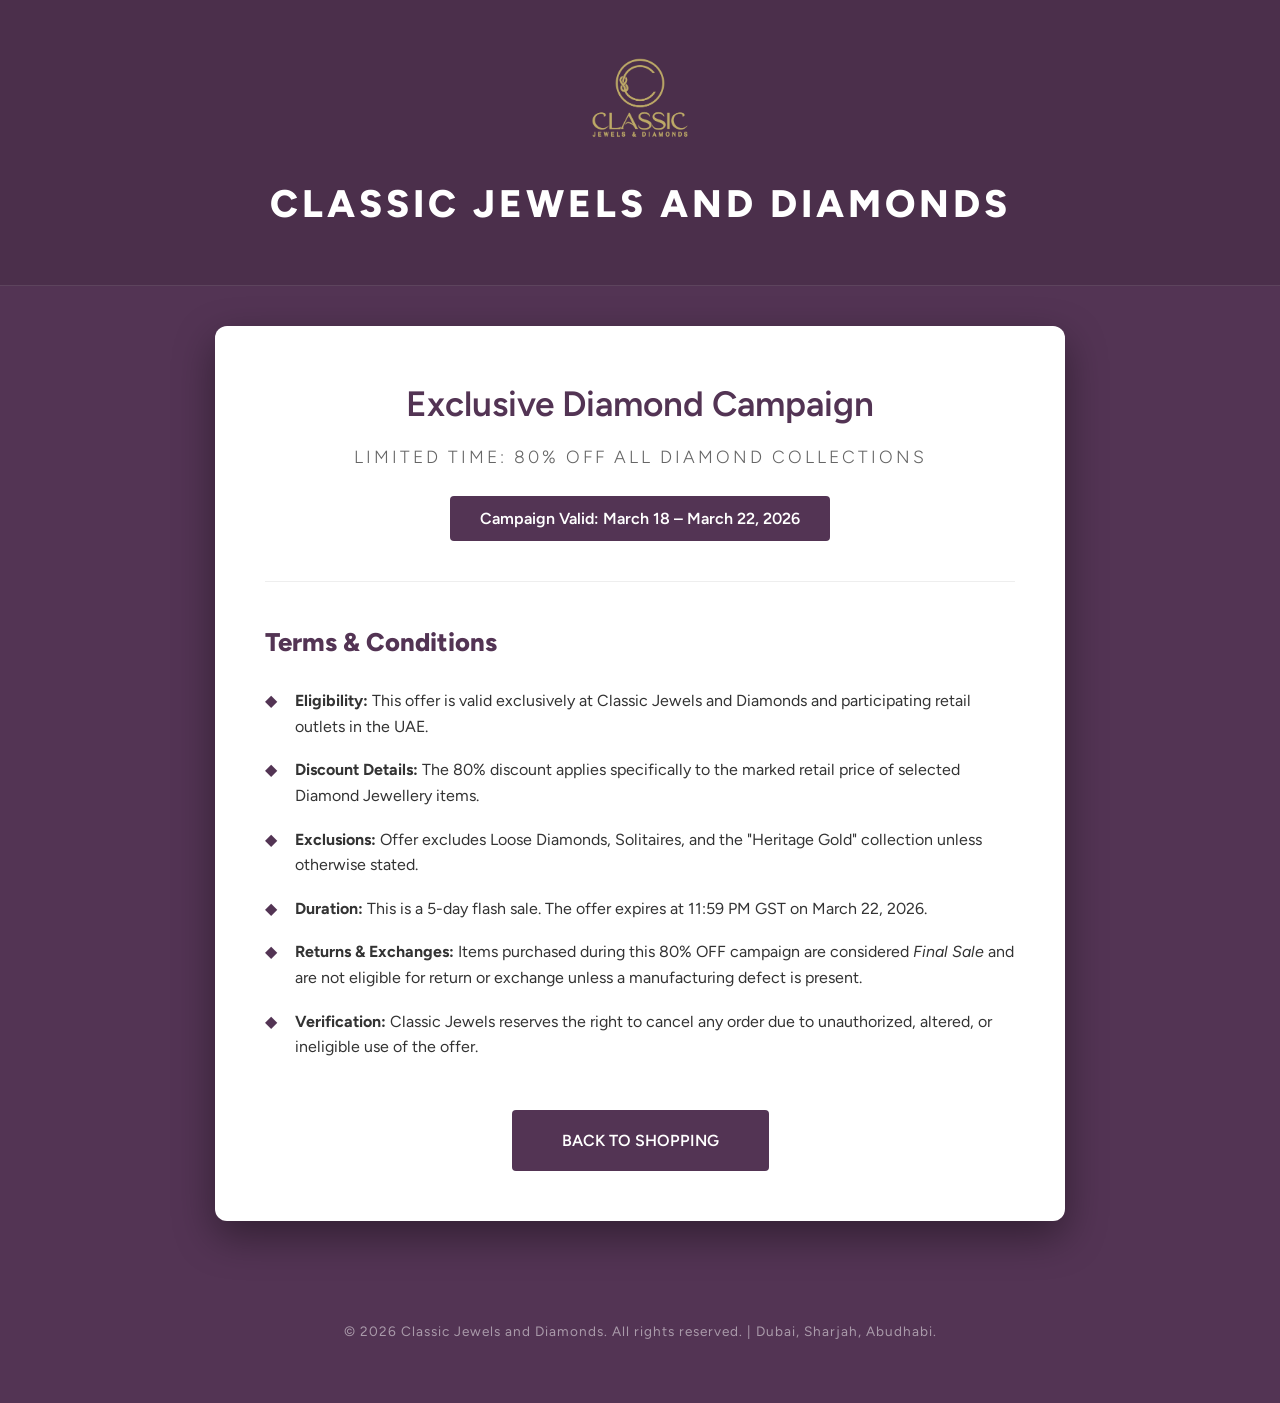
==== index.html @ 8e4a4db9 "fix: some name conflicts" ====
<!DOCTYPE html>
<html lang="en">
<head>
    <meta charset="UTF-8">
    <meta name="viewport" content="width=device-width, initial-scale=1.0">
    <title>Classic Jewels | 80% OFF Campaign Terms</title>
    <link rel="stylesheet" href="style.css">
    <link href="https://fonts.googleapis.com/css2?family=Figtree:wght@300;600;800&family=Playfair+Display:wght@700&display=swap" rel="stylesheet">
</head>
<body>

    <header>
        <img src="campaign-logo.png" alt="Classic Jewels Logo" class="brand-logo">
        <div class="logo">CLASSIC JEWELS AND DIAMONDS</div>
    </header>

    <main class="container">
        <section class="hero-text">
            <h1>Exclusive Diamond Campaign</h1>
            <p class="subtitle">Limited Time: 80% OFF All Diamond Collections</p>
            <div class="date-badge">Campaign Valid: March 18 – March 22, 2026</div>
        </section>

        <hr>

        <section class="terms-content">
            <h2>Terms & Conditions</h2>
            <ul>
                <li><strong>Eligibility:</strong> This offer is valid exclusively at Classic Jewels and Diamonds and participating retail outlets in the UAE.</li>
                <li><strong>Discount Details:</strong> The 80% discount applies specifically to the marked retail price of selected Diamond Jewellery items.</li>
                <li><strong>Exclusions:</strong> Offer excludes Loose Diamonds, Solitaires, and the "Heritage Gold" collection unless otherwise stated.</li>
                <li><strong>Duration:</strong> This is a 5-day flash sale. The offer expires at 11:59 PM GST on March 22, 2026.</li>
                <li><strong>Returns & Exchanges:</strong> Items purchased during this 80% OFF campaign are considered <em>Final Sale</em> and are not eligible for return or exchange unless a manufacturing defect is present.</li>
                <li><strong>Verification:</strong> Classic Jewels reserves the right to cancel any order due to unauthorized, altered, or ineligible use of the offer.</li>
            </ul>
        </section>

        <div class="action-bar">
            <a href="https://classicjewels.ae" class="btn">Back to Shopping</a>
        </div>
    </main>

    <footer>
        &copy; 2026 Classic Jewels and Diamonds. All rights reserved. | Dubai, Sharjah, Abudhabi.
    </footer>

</body>
</html>
---- style.css ----
* {
    margin: 0;
    padding: 0;
    box-sizing: border-box;
}

body {
    font-family: 'Figtree', sans-serif; 
    background-color: #533454;
    color: #ffffff;
    line-height: 1.6;
}


header {
    padding: 50px 0;
    text-align: center;
    background: rgba(0, 0, 0, 0.1);
    border-bottom: 1px solid rgba(255, 255, 255, 0.1);
}

.brand-logo {
    max-width: 180px; 
    height: auto;
    margin-bottom: 15px;
}

.logo {
    font-family: 'Figtree', sans-serif;
    font-weight: 800; 
    font-size: 2.4rem;
    letter-spacing: 4px;
    color: #ffffff;
    text-transform: uppercase;
}


.container {
    max-width: 850px;
    margin: 40px auto;
    padding: 50px;
    background: #ffffff;
    color: #333333;
    border-radius: 12px;
    box-shadow: 0 15px 40px rgba(0,0,0,0.4);
}

.hero-text {
    text-align: center;
    margin-bottom: 40px;
}

h1 {
    font-family: 'Figtree', sans-serif;
    font-weight: 600;
    font-size: 2.2rem;
    margin-bottom: 10px;
    color: #533454; 
}

.subtitle {
    font-family: 'Figtree', sans-serif;
    font-weight: 300;
    font-size: 1.1rem;
    text-transform: uppercase;
    letter-spacing: 3px;
    color: #666;
}

.date-badge {
    display: inline-block;
    margin-top: 25px;
    padding: 10px 30px;
    background: #533454;
    color: #ffffff;
    font-weight: 600;
    border-radius: 4px;
}

hr {
    border: 0;
    height: 1px;
    background: #eee;
    margin: 40px 0;
}


h2 {
    font-family: 'Figtree', sans-serif;
    font-weight: 800;
    margin-bottom: 25px;
    font-size: 1.6rem;
    color: #533454;
}

ul {
    list-style: none;
}

ul li {
    margin-bottom: 18px;
    padding-left: 30px;
    position: relative;
    font-size: 1rem;
}

ul li::before {
    content: "◆"; 
    color: #533454;
    position: absolute;
    left: 0;
}


.action-bar {
    text-align: center;
    margin-top: 50px;
}

.btn {
    text-decoration: none;
    background: #533454;
    color: #ffffff;
    padding: 18px 50px;
    border-radius: 4px;
    transition: 0.3s ease;
    font-weight: 600;
    text-transform: uppercase;
    display: inline-block;
}

.btn:hover {
    background: #3e273e;
    transform: translateY(-2px);
}

footer {
    text-align: center;
    padding: 60px;
    font-size: 0.85rem;
    color: rgba(255, 255, 255, 0.5);
    letter-spacing: 1px;
}
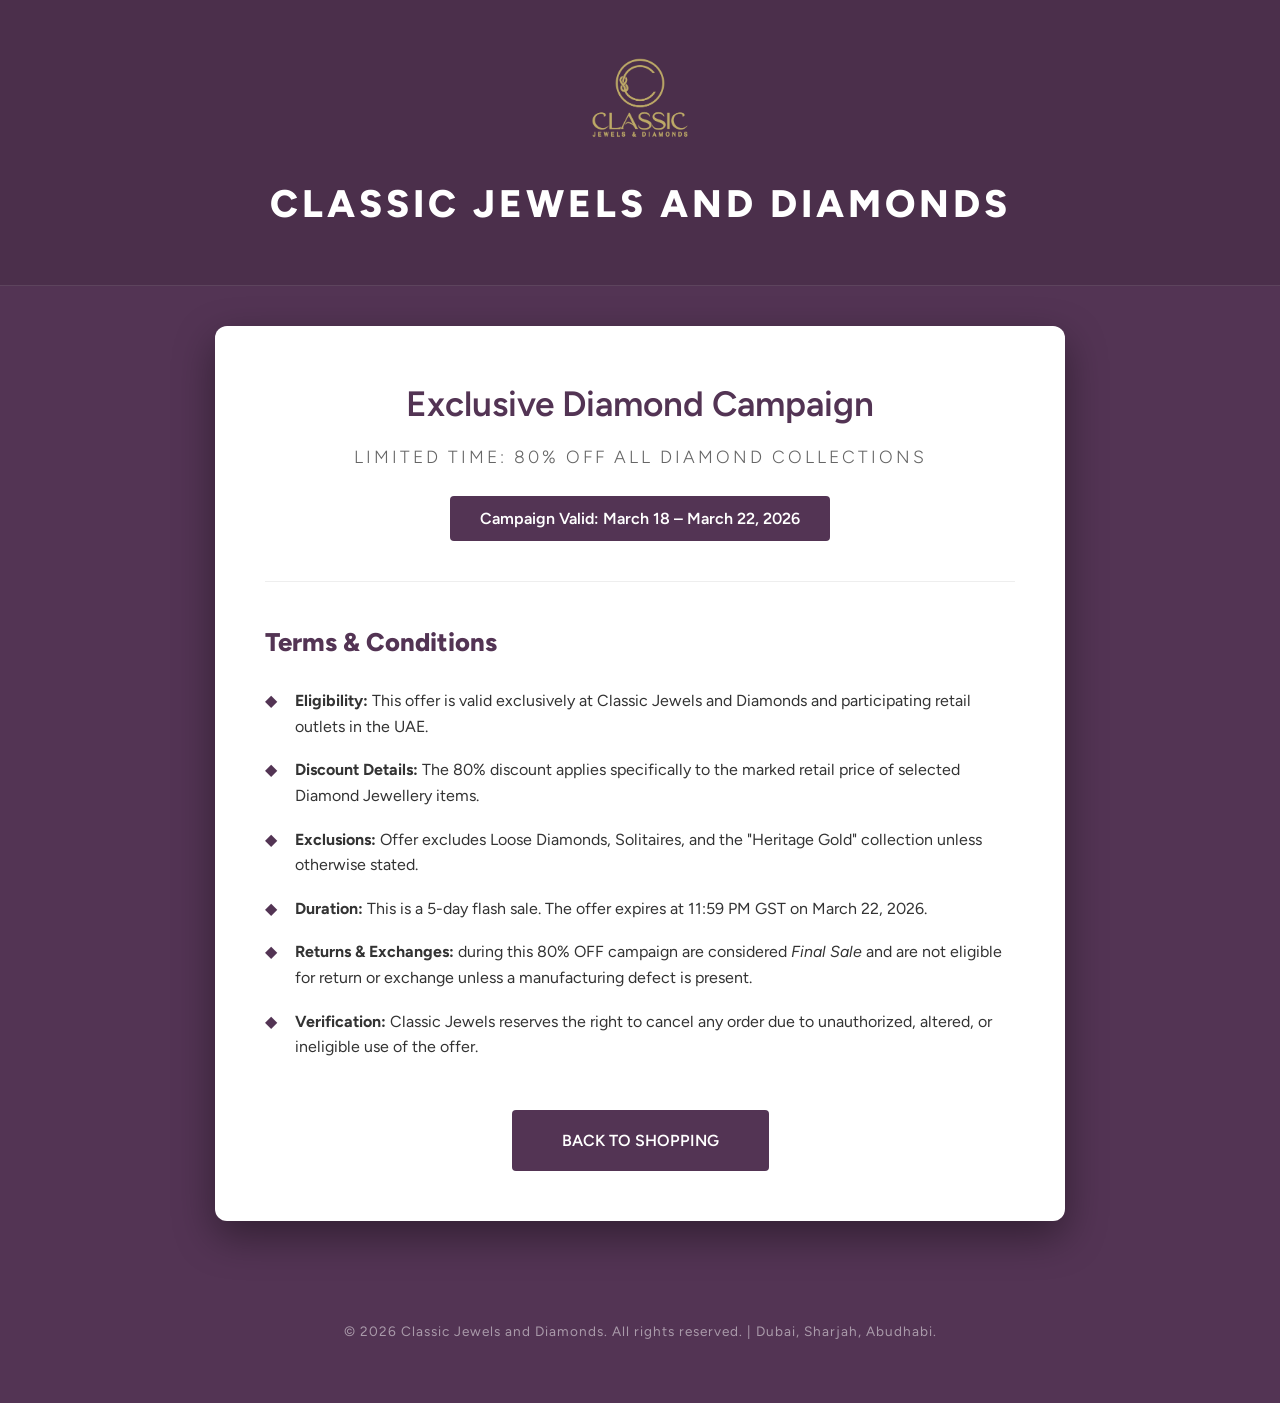
==== commit b63a2d09: "fix: some name conflicts" ====
--- a/index.html
+++ b/index.html
@@ -30,7 +30,7 @@
                 <li><strong>Discount Details:</strong> The 80% discount applies specifically to the marked retail price of selected Diamond Jewellery items.</li>
                 <li><strong>Exclusions:</strong> Offer excludes Loose Diamonds, Solitaires, and the "Heritage Gold" collection unless otherwise stated.</li>
                 <li><strong>Duration:</strong> This is a 5-day flash sale. The offer expires at 11:59 PM GST on March 22, 2026.</li>
-                <li><strong>Returns & Exchanges:</strong> Items purchased during this 80% OFF campaign are considered <em>Final Sale</em> and are not eligible for return or exchange unless a manufacturing defect is present.</li>
+                <li><strong>Returns & Exchanges:</strong>  during this 80% OFF campaign are considered <em>Final Sale</em> and are not eligible for return or exchange unless a manufacturing defect is present.</li>
                 <li><strong>Verification:</strong> Classic Jewels reserves the right to cancel any order due to unauthorized, altered, or ineligible use of the offer.</li>
             </ul>
         </section>
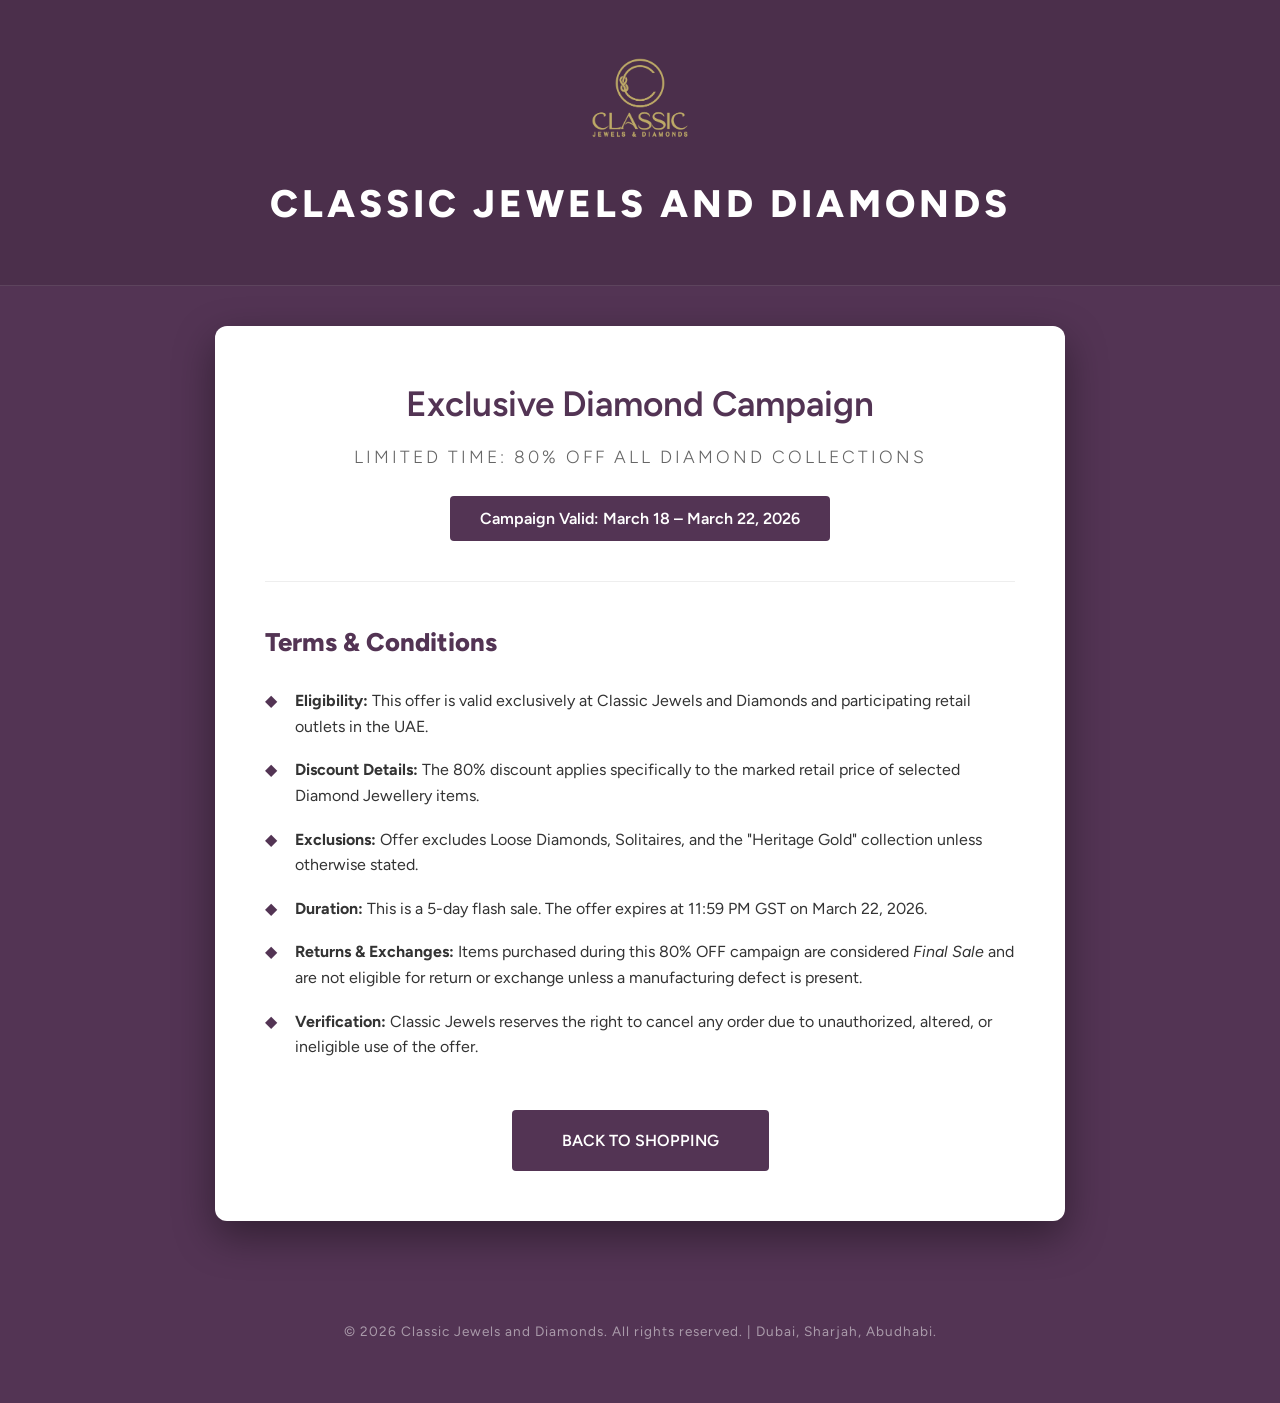
==== commit cd003f80: "fix: some name conflicts" ====
--- a/index.html
+++ b/index.html
@@ -30,7 +30,7 @@
                 <li><strong>Discount Details:</strong> The 80% discount applies specifically to the marked retail price of selected Diamond Jewellery items.</li>
                 <li><strong>Exclusions:</strong> Offer excludes Loose Diamonds, Solitaires, and the "Heritage Gold" collection unless otherwise stated.</li>
                 <li><strong>Duration:</strong> This is a 5-day flash sale. The offer expires at 11:59 PM GST on March 22, 2026.</li>
-                <li><strong>Returns & Exchanges:</strong>  during this 80% OFF campaign are considered <em>Final Sale</em> and are not eligible for return or exchange unless a manufacturing defect is present.</li>
+                <li><strong>Returns & Exchanges:</strong> Items purchased during this 80% OFF campaign are considered <em>Final Sale</em> and are not eligible for return or exchange unless a manufacturing defect is present.</li>
                 <li><strong>Verification:</strong> Classic Jewels reserves the right to cancel any order due to unauthorized, altered, or ineligible use of the offer.</li>
             </ul>
         </section>
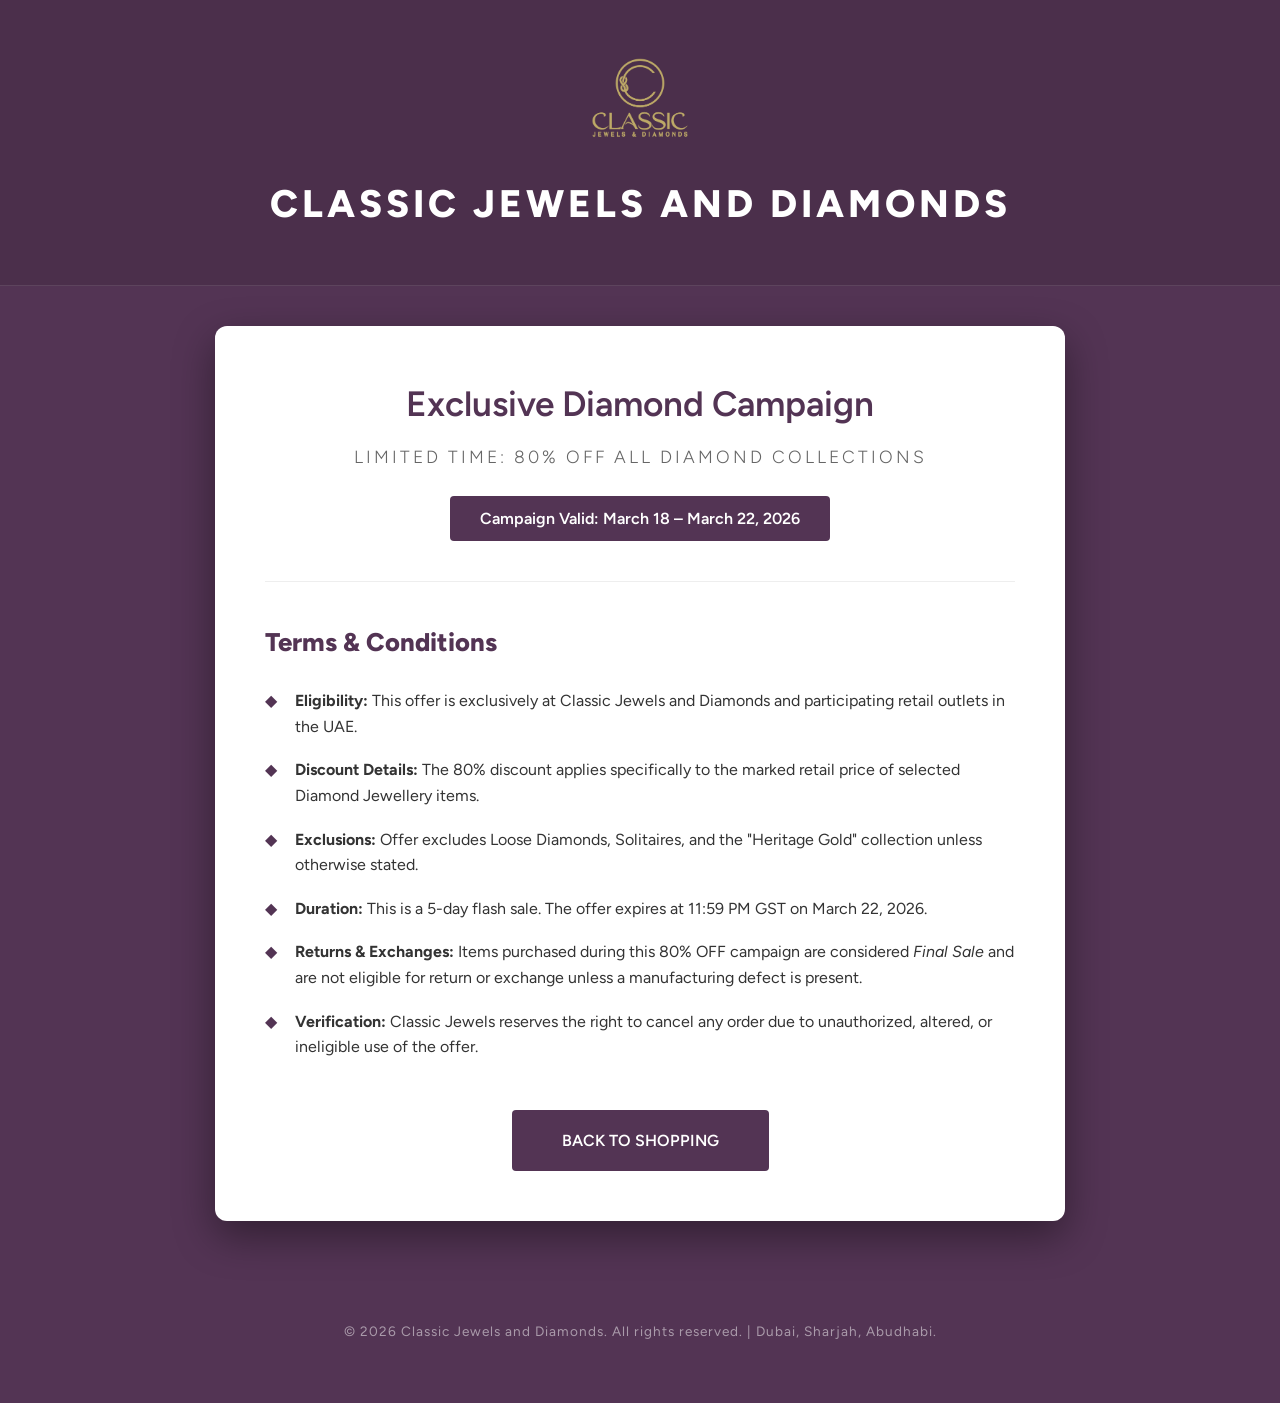
==== commit b93d6a2d: "fix: some name conflicts" ====
--- a/index.html
+++ b/index.html
@@ -26,7 +26,7 @@
         <section class="terms-content">
             <h2>Terms & Conditions</h2>
             <ul>
-                <li><strong>Eligibility:</strong> This offer is valid exclusively at Classic Jewels and Diamonds and participating retail outlets in the UAE.</li>
+                <li><strong>Eligibility:</strong> This offer is  exclusively at Classic Jewels and Diamonds and participating retail outlets in the UAE.</li>
                 <li><strong>Discount Details:</strong> The 80% discount applies specifically to the marked retail price of selected Diamond Jewellery items.</li>
                 <li><strong>Exclusions:</strong> Offer excludes Loose Diamonds, Solitaires, and the "Heritage Gold" collection unless otherwise stated.</li>
                 <li><strong>Duration:</strong> This is a 5-day flash sale. The offer expires at 11:59 PM GST on March 22, 2026.</li>
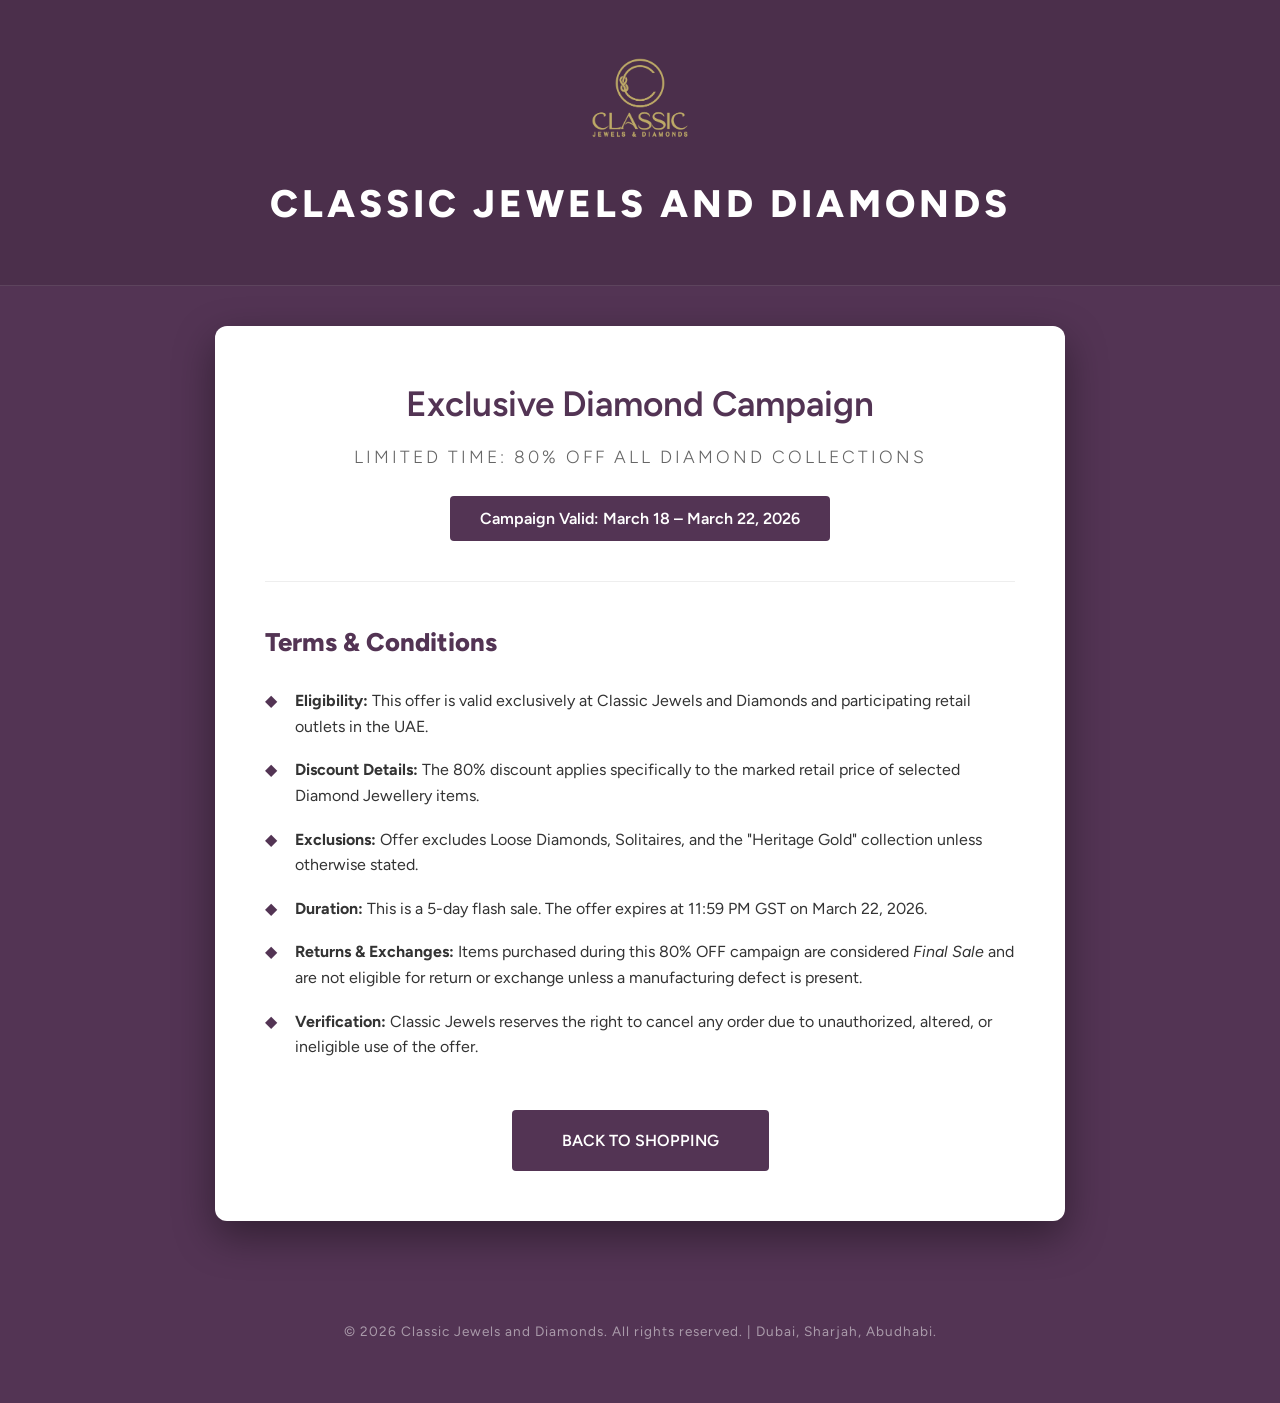
==== commit 965f38f6: "fix: some name conflicts" ====
--- a/index.html
+++ b/index.html
@@ -26,7 +26,7 @@
         <section class="terms-content">
             <h2>Terms & Conditions</h2>
             <ul>
-                <li><strong>Eligibility:</strong> This offer is  exclusively at Classic Jewels and Diamonds and participating retail outlets in the UAE.</li>
+                <li><strong>Eligibility:</strong> This offer is valid exclusively at Classic Jewels and Diamonds and participating retail outlets in the UAE.</li>
                 <li><strong>Discount Details:</strong> The 80% discount applies specifically to the marked retail price of selected Diamond Jewellery items.</li>
                 <li><strong>Exclusions:</strong> Offer excludes Loose Diamonds, Solitaires, and the "Heritage Gold" collection unless otherwise stated.</li>
                 <li><strong>Duration:</strong> This is a 5-day flash sale. The offer expires at 11:59 PM GST on March 22, 2026.</li>
